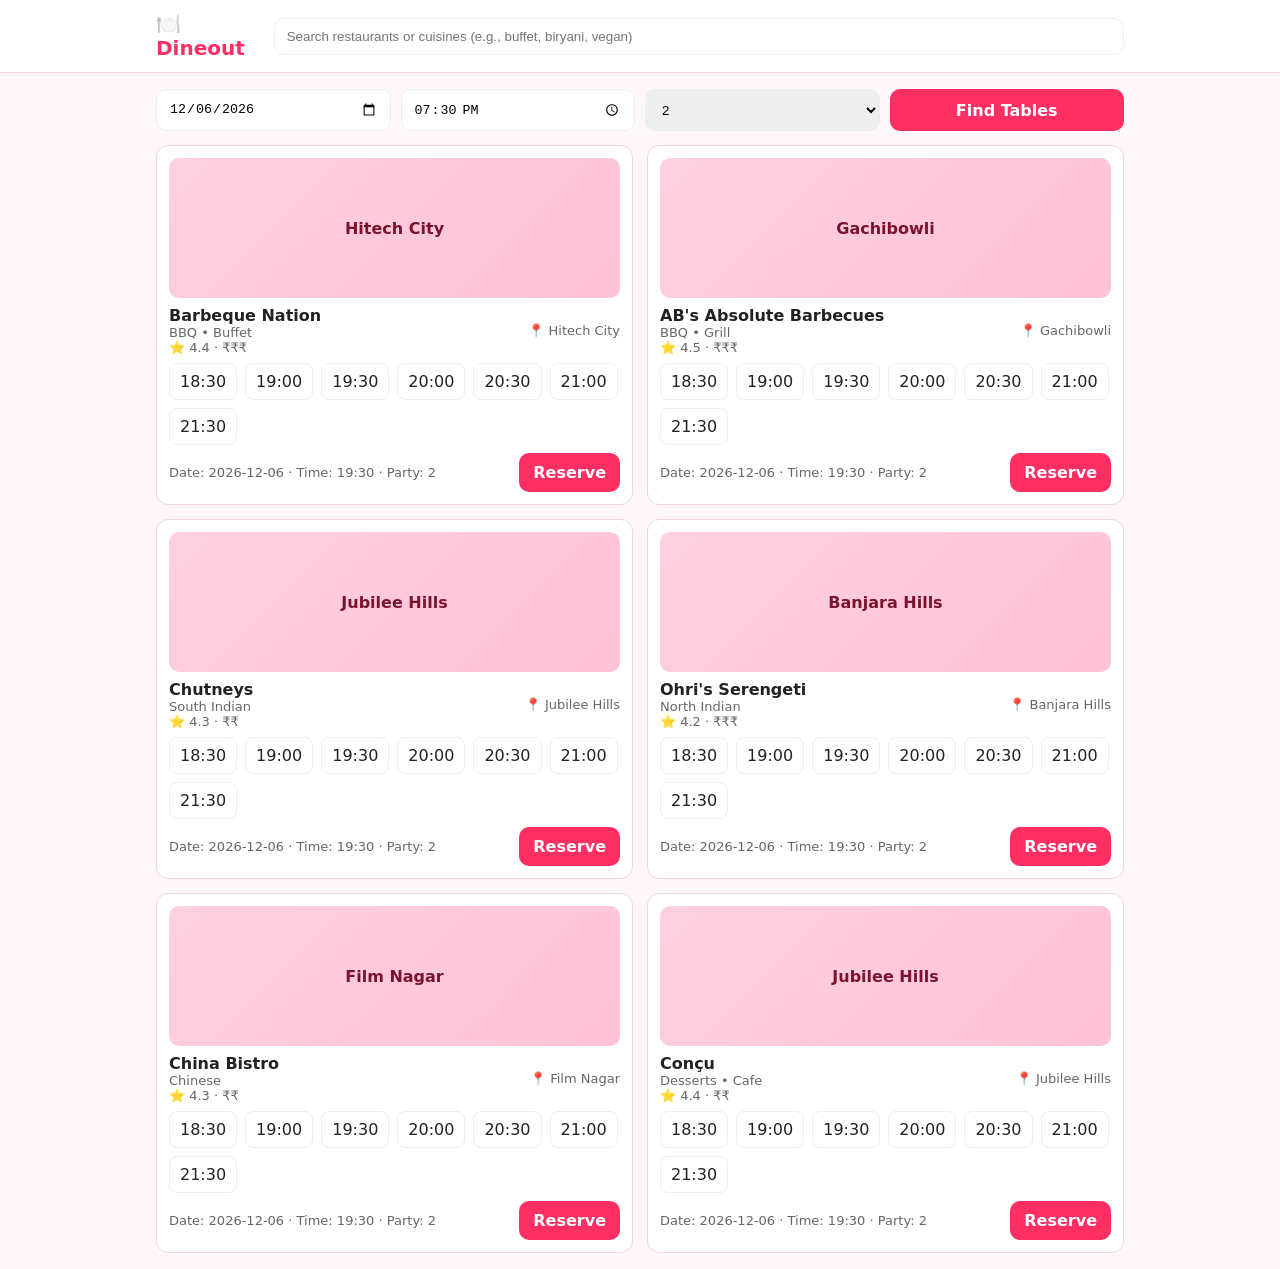
==== dineout/index.html @ ef24e790 "are you ready?" ====
<!doctype html>
<html lang="en">
<head>
<meta charset="utf-8" />
<title>Dineout — Demo</title>
<meta name="viewport" content="width=device-width, initial-scale=1" />
<style>
  :root { --brand:#ff2e63; --bg:#fff7fa; --text:#222; --muted:#666; --border:#f1d6e0; --card:#fff; }
  *{box-sizing:border-box}
  body{margin:0;font-family:system-ui,Segoe UI,Roboto,sans-serif;background:var(--bg);color:var(--text)}
  header{position:sticky;top:0;background:#fff;border-bottom:1px solid var(--border);z-index:10}
  .nav{max-width:1000px;margin:0 auto;padding:12px 16px;display:flex;gap:12px;align-items:center}
  .logo{font-weight:900;color:var(--brand);font-size:20px}
  .container{max-width:1000px;margin:0 auto;padding:16px;display:grid;gap:14px}
  .bar{display:grid;grid-template-columns:1fr 1fr 1fr 1fr;gap:10px}
  @media (max-width:820px){.bar{grid-template-columns:1fr 1fr}}
  input,select{width:100%;padding:10px 12px;border:1px solid #eee;border-radius:10px}
  .grid{display:grid;grid-template-columns:1fr 1fr;gap:14px}
  @media (max-width:820px){.grid{grid-template-columns:1fr}}
  .card{background:var(--card);border:1px solid var(--border);border-radius:12px;padding:12px;display:grid;gap:8px}
  .thumb{height:140px;border-radius:10px;background:linear-gradient(135deg,#ffd0df,#ffc2d7);display:grid;place-items:center;color:#7a1330;font-weight:800}
  .row{display:flex;justify-content:space-between;align-items:center;gap:8px}
  .meta{font-size:13px;color:var(--muted)}
  .slot{all:unset;border:1px solid #eee;padding:8px 10px;border-radius:8px;background:#fff;cursor:pointer}
  .slot.sel{background:#111;color:#fff}
  .slots{display:flex;gap:8px;flex-wrap:wrap}
  button.cta{all:unset;background:var(--brand);color:#fff;padding:10px 14px;border-radius:10px;cursor:pointer;font-weight:800;text-align:center}
  .toast{position:fixed;bottom:16px;left:50%;transform:translateX(-50%);background:#111;color:#fff;padding:10px 14px;border-radius:999px;display:none}
</style>
</head>
<body>
  <header>
    <div class="nav">
      <div class="logo">🍽️ Dineout</div>
      <input id="q" placeholder="Search restaurants or cuisines (e.g., buffet, biryani, vegan)" />
    </div>
  </header>

  <main class="container">
    <div class="bar">
      <input id="date" type="date" />
      <input id="time" type="time" />
      <select id="party">
        <option>2</option><option>3</option><option>4</option><option>5</option><option>6</option><option>8</option>
      </select>
      <button class="cta" id="find">Find Tables</button>
    </div>

    <div class="grid" id="grid"></div>
  </main>

  <div class="toast" id="toast">Reservation confirmed 🎉</div>

<script>
  const data = [
    { name: "Barbeque Nation", cuisines:["BBQ","Buffet"], area:"Hitech City", rating:4.4, price:"₹₹₹" },
    { name: "AB's Absolute Barbecues", cuisines:["BBQ","Grill"], area:"Gachibowli", rating:4.5, price:"₹₹₹" },
    { name: "Chutneys", cuisines:["South Indian"], area:"Jubilee Hills", rating:4.3, price:"₹₹" },
    { name: "Ohri's Serengeti", cuisines:["North Indian"], area:"Banjara Hills", rating:4.2, price:"₹₹₹" },
    { name: "China Bistro", cuisines:["Chinese"], area:"Film Nagar", rating:4.3, price:"₹₹" },
    { name: "Conçu", cuisines:["Desserts","Cafe"], area:"Jubilee Hills", rating:4.4, price:"₹₹" },
  ];

  const state = { q:"", date:"", time:"", party:"2", slotSel:null };

  const qEl = document.getElementById("q");
  const dateEl = document.getElementById("date");
  const timeEl = document.getElementById("time");
  const partyEl = document.getElementById("party");
  const grid = document.getElementById("grid");
  const toast = document.getElementById("toast");

  function todayStr(offsetDays=0){
    const d = new Date();
    d.setDate(d.getDate()+offsetDays);
    return d.toISOString().slice(0,10);
  }
  dateEl.value = todayStr(0);
  timeEl.value = "19:30";

  function genSlots() {
    const base = ["18:30","19:00","19:30","20:00","20:30","21:00","21:30"];
    return base;
  }

  function draw() {
    let list = [...data];
    if (state.q) {
      const q = state.q.toLowerCase();
      list = list.filter(r =>
        r.name.toLowerCase().includes(q) ||
        r.cuisines.join(",").toLowerCase().includes(q) ||
        r.area.toLowerCase().includes(q)
      );
    }
    grid.innerHTML = "";
    list.forEach(r => {
      const card = document.createElement("div");
      card.className = "card";
      const slots = genSlots();
      card.innerHTML = `
        <div class="thumb">${r.area}</div>
        <div class="row">
          <div>
            <div style="font-weight:800">${r.name}</div>
            <div class="meta">${r.cuisines.join(" • ")}</div>
            <div class="meta">⭐ ${r.rating} · ${r.price}</div>
          </div>
          <div class="meta">📍 ${r.area}</div>
        </div>
        <div class="slots">
          ${slots.map(s=>`<button class="slot" data-s="${s}">${s}</button>`).join("")}
        </div>
        <div class="row">
          <div class="meta">Date: ${dateEl.value} · Time: ${timeEl.value} · Party: ${partyEl.value}</div>
          <button class="cta">Reserve</button>
        </div>
      `;
      const slotBtns = card.querySelectorAll(".slot");
      let selected = null;
      slotBtns.forEach(b=>{
        b.onclick = () => {
          slotBtns.forEach(x=>x.classList.remove("sel"));
          b.classList.add("sel");
          selected = b.dataset.s;
        };
      });
      card.querySelector(".cta").onclick = () => {
        if (!selected) { alert("Please select a time slot"); return; }
        showToast(`Reserved at ${r.name} • ${dateEl.value} ${selected} • ${partyEl.value} people`);
      };
      grid.appendChild(card);
    });
  }

  function showToast(msg) {
    toast.textContent = msg;
    toast.style.display = "block";
    setTimeout(()=> toast.style.display="none", 2500);
  }

  document.getElementById("find").onclick = draw;
  qEl.addEventListener("input", e=> { state.q = e.target.value.trim(); draw(); });
  partyEl.onchange = () => draw();
  timeEl.onchange = () => draw();
  dateEl.onchange = () => draw();

  draw();
</script>
</body>
</html>
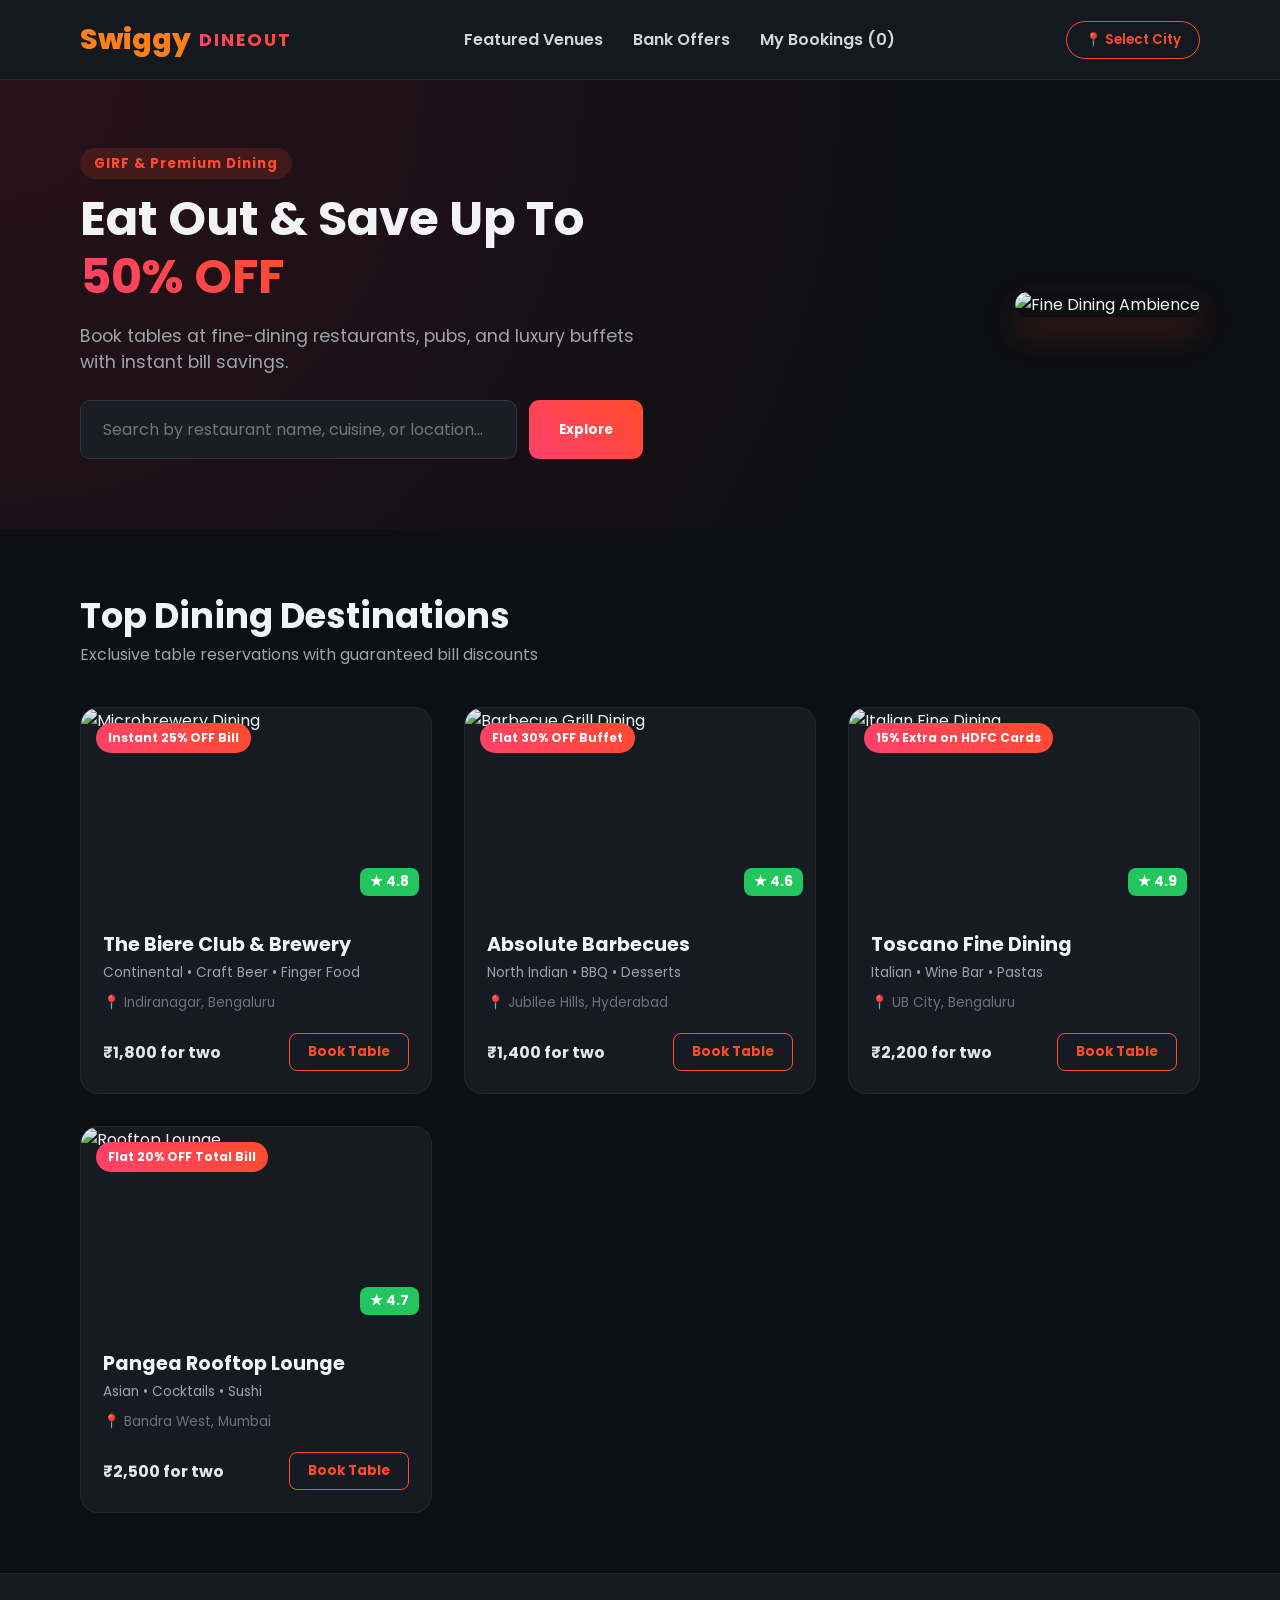
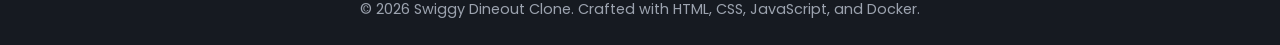
==== commit 7457cd47: "updated" ====
--- a/dineout/index.html
+++ b/dineout/index.html
@@ -1,151 +1,166 @@
-<!doctype html>
+<!DOCTYPE html>
 <html lang="en">
 <head>
-<meta charset="utf-8" />
-<title>Dineout — Demo</title>
-<meta name="viewport" content="width=device-width, initial-scale=1" />
-<style>
-  :root { --brand:#ff2e63; --bg:#fff7fa; --text:#222; --muted:#666; --border:#f1d6e0; --card:#fff; }
-  *{box-sizing:border-box}
-  body{margin:0;font-family:system-ui,Segoe UI,Roboto,sans-serif;background:var(--bg);color:var(--text)}
-  header{position:sticky;top:0;background:#fff;border-bottom:1px solid var(--border);z-index:10}
-  .nav{max-width:1000px;margin:0 auto;padding:12px 16px;display:flex;gap:12px;align-items:center}
-  .logo{font-weight:900;color:var(--brand);font-size:20px}
-  .container{max-width:1000px;margin:0 auto;padding:16px;display:grid;gap:14px}
-  .bar{display:grid;grid-template-columns:1fr 1fr 1fr 1fr;gap:10px}
-  @media (max-width:820px){.bar{grid-template-columns:1fr 1fr}}
-  input,select{width:100%;padding:10px 12px;border:1px solid #eee;border-radius:10px}
-  .grid{display:grid;grid-template-columns:1fr 1fr;gap:14px}
-  @media (max-width:820px){.grid{grid-template-columns:1fr}}
-  .card{background:var(--card);border:1px solid var(--border);border-radius:12px;padding:12px;display:grid;gap:8px}
-  .thumb{height:140px;border-radius:10px;background:linear-gradient(135deg,#ffd0df,#ffc2d7);display:grid;place-items:center;color:#7a1330;font-weight:800}
-  .row{display:flex;justify-content:space-between;align-items:center;gap:8px}
-  .meta{font-size:13px;color:var(--muted)}
-  .slot{all:unset;border:1px solid #eee;padding:8px 10px;border-radius:8px;background:#fff;cursor:pointer}
-  .slot.sel{background:#111;color:#fff}
-  .slots{display:flex;gap:8px;flex-wrap:wrap}
-  button.cta{all:unset;background:var(--brand);color:#fff;padding:10px 14px;border-radius:10px;cursor:pointer;font-weight:800;text-align:center}
-  .toast{position:fixed;bottom:16px;left:50%;transform:translateX(-50%);background:#111;color:#fff;padding:10px 14px;border-radius:999px;display:none}
-</style>
+  <meta charset="UTF-8">
+  <meta name="viewport" content="width=device-width, initial-scale=1.0">
+  <title>Swiggy Dineout - Reserve Tables & Flat Discounts</title>
+  <link rel="stylesheet" href="style.css">
+  <link href="https://fonts.googleapis.com/css2?family=Poppins:wght@300;400;600;700;800&display=swap" rel="stylesheet">
 </head>
 <body>
-  <header>
-    <div class="nav">
-      <div class="logo">🍽️ Dineout</div>
-      <input id="q" placeholder="Search restaurants or cuisines (e.g., buffet, biryani, vegan)" />
+
+  <!-- Navigation -->
+  <header class="navbar">
+    <div class="brand">
+      <span class="logo-swiggy">Swiggy</span>
+      <span class="logo-dineout">DINEOUT</span>
     </div>
+    <nav>
+      <ul class="nav-links">
+        <li><a href="#featured">Featured Venues</a></li>
+        <li><a href="#offers">Bank Offers</a></li>
+        <li><a href="#bookings">My Bookings (<span id="booking-count">0</span>)</a></li>
+      </ul>
+    </nav>
+    <button class="btn-location">📍 Select City</button>
   </header>
 
-  <main class="container">
-    <div class="bar">
-      <input id="date" type="date" />
-      <input id="time" type="time" />
-      <select id="party">
-        <option>2</option><option>3</option><option>4</option><option>5</option><option>6</option><option>8</option>
-      </select>
-      <button class="cta" id="find">Find Tables</button>
+  <!-- Hero Banner -->
+  <section class="hero">
+    <div class="hero-text">
+      <span class="tagline">GIRF & Premium Dining</span>
+      <h1>Eat Out & Save Up To <span>50% OFF</span></h1>
+      <p>Book tables at fine-dining restaurants, pubs, and luxury buffets with instant bill savings.</p>
+      
+      <div class="search-bar">
+        <input type="text" id="restaurant-search" placeholder="Search by restaurant name, cuisine, or location..." onkeyup="filterRestaurants()">
+        <button class="btn-search">Explore</button>
+      </div>
+    </div>
+    <div class="hero-visual">
+      <img src="https://encrypted-tbn2.gstatic.com/licensed-image?q=tbn:ANd9GcTd7-BA668lhmxCiVQnOZDWNodR4Cf04sUbDSWqeuemfk-19hE_Kiz0MLpXRZxVu1GSRR9Z52YkVHPwN70" alt="Fine Dining Ambience">
+    </div>
+  </section>
+
+  <!-- Restaurant Grid Section -->
+  <section id="featured" class="dining-section">
+    <div class="section-header">
+      <h2>Top Dining Destinations</h2>
+      <p>Exclusive table reservations with guaranteed bill discounts</p>
     </div>
 
-    <div class="grid" id="grid"></div>
-  </main>
+    <div class="card-grid" id="restaurant-grid">
 
-  <div class="toast" id="toast">Reservation confirmed 🎉</div>
+      <!-- Card 1 -->
+      <div class="dine-card" data-name="the biere club brewery pub craft beer">
+        <div class="card-badge">Instant 25% OFF Bill</div>
+        <div class="card-img">
+          <img src="https://encrypted-tbn1.gstatic.com/licensed-image?q=tbn:ANd9GcQIHBocPZLCSRFxIEmBuJy1bxQKunRotDjyV9UXh5xb-D_ilptDk1oUZKm7pzCriTISS_IzLqsUZImh_IQ" alt="Microbrewery Dining">
+          <span class="rating">★ 4.8</span>
+        </div>
+        <div class="card-body">
+          <h3>The Biere Club & Brewery</h3>
+          <p class="cuisine">Continental • Craft Beer • Finger Food</p>
+          <p class="location">📍 Indiranagar, Bengaluru</p>
+          <div class="card-footer">
+            <span class="cost">₹1,800 for two</span>
+            <button class="btn-reserve" onclick="openBookingModal('The Biere Club')">Book Table</button>
+          </div>
+        </div>
+      </div>
 
-<script>
-  const data = [
-    { name: "Barbeque Nation", cuisines:["BBQ","Buffet"], area:"Hitech City", rating:4.4, price:"₹₹₹" },
-    { name: "AB's Absolute Barbecues", cuisines:["BBQ","Grill"], area:"Gachibowli", rating:4.5, price:"₹₹₹" },
-    { name: "Chutneys", cuisines:["South Indian"], area:"Jubilee Hills", rating:4.3, price:"₹₹" },
-    { name: "Ohri's Serengeti", cuisines:["North Indian"], area:"Banjara Hills", rating:4.2, price:"₹₹₹" },
-    { name: "China Bistro", cuisines:["Chinese"], area:"Film Nagar", rating:4.3, price:"₹₹" },
-    { name: "Conçu", cuisines:["Desserts","Cafe"], area:"Jubilee Hills", rating:4.4, price:"₹₹" },
-  ];
+      <!-- Card 2 -->
+      <div class="dine-card" data-name="absolute barbecues grill buffet live counter">
+        <div class="card-badge">Flat 30% OFF Buffet</div>
+        <div class="card-img">
+          <img src="https://encrypted-tbn1.gstatic.com/licensed-image?q=tbn:ANd9GcSYSn4aDI-zWiIXo5RfxdY_R7KCfMIeLHMt3RNKYcDKyhvJ9jLLO8Sz_aRNHZG69eOEzaPTVMk4VeMIbfQ" alt="Barbecue Grill Dining">
+          <span class="rating">★ 4.6</span>
+        </div>
+        <div class="card-body">
+          <h3>Absolute Barbecues</h3>
+          <p class="cuisine">North Indian • BBQ • Desserts</p>
+          <p class="location">📍 Jubilee Hills, Hyderabad</p>
+          <div class="card-footer">
+            <span class="cost">₹1,400 for two</span>
+            <button class="btn-reserve" onclick="openBookingModal('Absolute Barbecues')">Book Table</button>
+          </div>
+        </div>
+      </div>
 
-  const state = { q:"", date:"", time:"", party:"2", slotSel:null };
+      <!-- Card 3 -->
+      <div class="dine-card" data-name="toscano italian pizza pasta wine">
+        <div class="card-badge">15% Extra on HDFC Cards</div>
+        <div class="card-img">
+          <img src="https://encrypted-tbn3.gstatic.com/licensed-image?q=tbn:ANd9GcQwwZkrUTSz5NfjJPE9dTHuzEXXThzyxBS_LTbFDuc1q67gWTW7eQgb7qmKNyR_Qx58KlBgbPjD8L0WclI" alt="Italian Fine Dining">
+          <span class="rating">★ 4.9</span>
+        </div>
+        <div class="card-body">
+          <h3>Toscano Fine Dining</h3>
+          <p class="cuisine">Italian • Wine Bar • Pastas</p>
+          <p class="location">📍 UB City, Bengaluru</p>
+          <div class="card-footer">
+            <span class="cost">₹2,200 for two</span>
+            <button class="btn-reserve" onclick="openBookingModal('Toscano Fine Dining')">Book Table</button>
+          </div>
+        </div>
+      </div>
 
-  const qEl = document.getElementById("q");
-  const dateEl = document.getElementById("date");
-  const timeEl = document.getElementById("time");
-  const partyEl = document.getElementById("party");
-  const grid = document.getElementById("grid");
-  const toast = document.getElementById("toast");
+      <!-- Card 4 -->
+      <div class="dine-card" data-name="pangea rooftop lounge cocktails sushi">
+        <div class="card-badge">Flat 20% OFF Total Bill</div>
+        <div class="card-img">
+          <img src="https://encrypted-tbn2.gstatic.com/licensed-image?q=tbn:ANd9GcTVdCAgiIGj8P4YrpGwdQHrstFXiZugtHNxyHYsjCgSudy1NLF303wvvryNpNup1L4gNyVr5MtSzmBmT6g" alt="Rooftop Lounge">
+          <span class="rating">★ 4.7</span>
+        </div>
+        <div class="card-body">
+          <h3>Pangea Rooftop Lounge</h3>
+          <p class="cuisine">Asian • Cocktails • Sushi</p>
+          <p class="location">📍 Bandra West, Mumbai</p>
+          <div class="card-footer">
+            <span class="cost">₹2,500 for two</span>
+            <button class="btn-reserve" onclick="openBookingModal('Pangea Rooftop Lounge')">Book Table</button>
+          </div>
+        </div>
+      </div>
 
-  function todayStr(offsetDays=0){
-    const d = new Date();
-    d.setDate(d.getDate()+offsetDays);
-    return d.toISOString().slice(0,10);
-  }
-  dateEl.value = todayStr(0);
-  timeEl.value = "19:30";
+    </div>
+  </section>
 
-  function genSlots() {
-    const base = ["18:30","19:00","19:30","20:00","20:30","21:00","21:30"];
-    return base;
-  }
+  <!-- Reservation Modal -->
+  <div id="booking-modal" class="modal">
+    <div class="modal-content">
+      <span class="close-btn" onclick="closeBookingModal()">&times;</span>
+      <h2 id="modal-title">Reserve Table</h2>
+      <p id="modal-subtitle">Confirm your slot for instant dine-in discounts.</p>
+      
+      <form id="reservation-form" onsubmit="confirmReservation(event)">
+        <label for="guest-count">Number of Guests</label>
+        <select id="guest-count" required>
+          <option value="2">2 People</option>
+          <option value="4">4 People</option>
+          <option value="6">6 People</option>
+          <option value="8">8+ People (Party)</option>
+        </select>
 
-  function draw() {
-    let list = [...data];
-    if (state.q) {
-      const q = state.q.toLowerCase();
-      list = list.filter(r =>
-        r.name.toLowerCase().includes(q) ||
-        r.cuisines.join(",").toLowerCase().includes(q) ||
-        r.area.toLowerCase().includes(q)
-      );
-    }
-    grid.innerHTML = "";
-    list.forEach(r => {
-      const card = document.createElement("div");
-      card.className = "card";
-      const slots = genSlots();
-      card.innerHTML = `
-        <div class="thumb">${r.area}</div>
-        <div class="row">
-          <div>
-            <div style="font-weight:800">${r.name}</div>
-            <div class="meta">${r.cuisines.join(" • ")}</div>
-            <div class="meta">⭐ ${r.rating} · ${r.price}</div>
-          </div>
-          <div class="meta">📍 ${r.area}</div>
-        </div>
-        <div class="slots">
-          ${slots.map(s=>`<button class="slot" data-s="${s}">${s}</button>`).join("")}
-        </div>
-        <div class="row">
-          <div class="meta">Date: ${dateEl.value} · Time: ${timeEl.value} · Party: ${partyEl.value}</div>
-          <button class="cta">Reserve</button>
-        </div>
-      `;
-      const slotBtns = card.querySelectorAll(".slot");
-      let selected = null;
-      slotBtns.forEach(b=>{
-        b.onclick = () => {
-          slotBtns.forEach(x=>x.classList.remove("sel"));
-          b.classList.add("sel");
-          selected = b.dataset.s;
-        };
-      });
-      card.querySelector(".cta").onclick = () => {
-        if (!selected) { alert("Please select a time slot"); return; }
-        showToast(`Reserved at ${r.name} • ${dateEl.value} ${selected} • ${partyEl.value} people`);
-      };
-      grid.appendChild(card);
-    });
-  }
+        <label for="booking-date">Date</label>
+        <input type="date" id="booking-date" required>
 
-  function showToast(msg) {
-    toast.textContent = msg;
-    toast.style.display = "block";
-    setTimeout(()=> toast.style.display="none", 2500);
-  }
+        <label for="booking-time">Time Slot</label>
+        <select id="booking-time" required>
+          <option value="07:00 PM">07:00 PM</option>
+          <option value="08:00 PM">08:00 PM</option>
+          <option value="09:00 PM">09:00 PM</option>
+        </select>
 
-  document.getElementById("find").onclick = draw;
-  qEl.addEventListener("input", e=> { state.q = e.target.value.trim(); draw(); });
-  partyEl.onchange = () => draw();
-  timeEl.onchange = () => draw();
-  dateEl.onchange = () => draw();
+        <button type="submit" class="btn-confirm">Confirm Reservation</button>
+      </form>
+    </div>
+  </div>
 
-  draw();
-</script>
+  <footer>
+    <p>© 2026 Swiggy Dineout Clone. Crafted with HTML, CSS, JavaScript, and Docker.</p>
+  </footer>
+
+  <script src="script.js"></script>
 </body>
 </html>
--- a/dineout/style.css
+++ b/dineout/style.css
@@ -0,0 +1,389 @@
+* {
+  margin: 0;
+  padding: 0;
+  box-sizing: border-box;
+  font-family: 'Poppins', sans-serif;
+}
+
+body {
+  background-color: #0d0f12; /* Dark luxury theme for Dineout */
+  color: #f1f3f5;
+  overflow-x: hidden;
+}
+
+/* Header Navbar */
+.navbar {
+  display: flex;
+  justify-content: space-between;
+  align-items: center;
+  padding: 18px 80px;
+  background: rgba(22, 26, 33, 0.95);
+  backdrop-filter: blur(10px);
+  position: sticky;
+  top: 0;
+  z-index: 1000;
+  border-bottom: 1px solid rgba(255, 255, 255, 0.08);
+}
+
+.brand {
+  display: flex;
+  align-items: center;
+  gap: 8px;
+}
+
+.logo-swiggy {
+  font-size: 1.8rem;
+  font-weight: 800;
+  color: #fc8019;
+}
+
+.logo-dineout {
+  font-size: 1.1rem;
+  font-weight: 700;
+  background: linear-gradient(45deg, #ff416c, #ff4b2b);
+  -webkit-background-clip: text;
+  -webkit-text-fill-color: transparent;
+  letter-spacing: 2px;
+}
+
+.nav-links {
+  display: flex;
+  list-style: none;
+  gap: 30px;
+}
+
+.nav-links a {
+  text-decoration: none;
+  color: #d1d5db;
+  font-weight: 600;
+  transition: color 0.3s ease;
+}
+
+.nav-links a:hover {
+  color: #ff4b2b;
+}
+
+.btn-location {
+  background: transparent;
+  border: 1px solid #ff4b2b;
+  color: #ff4b2b;
+  padding: 8px 18px;
+  border-radius: 20px;
+  font-weight: 600;
+  cursor: pointer;
+  transition: all 0.3s ease;
+}
+
+.btn-location:hover {
+  background: #ff4b2b;
+  color: #ffffff;
+}
+
+/* Hero Banner */
+.hero {
+  display: flex;
+  align-items: center;
+  justify-content: space-between;
+  padding: 70px 80px;
+  background: radial-gradient(circle at top left, #281219 0%, #0d0f12 70%);
+}
+
+.hero-text {
+  max-width: 52%;
+  animation: slideInLeft 0.8s ease-out;
+}
+
+.tagline {
+  background: rgba(255, 75, 43, 0.15);
+  color: #ff4b2b;
+  padding: 6px 14px;
+  border-radius: 20px;
+  font-size: 0.85rem;
+  font-weight: 700;
+  letter-spacing: 1px;
+}
+
+.hero-text h1 {
+  font-size: 3rem;
+  margin-top: 15px;
+  line-height: 1.2;
+}
+
+.hero-text h1 span {
+  background: linear-gradient(45deg, #ff416c, #ff4b2b);
+  -webkit-background-clip: text;
+  -webkit-text-fill-color: transparent;
+}
+
+.hero-text p {
+  color: #9ca3af;
+  margin: 18px 0;
+  font-size: 1.1rem;
+}
+
+.search-bar {
+  display: flex;
+  gap: 12px;
+  margin-top: 25px;
+}
+
+.search-bar input {
+  width: 75%;
+  padding: 16px 22px;
+  background: #1a1e24;
+  border: 1px solid #2e3540;
+  border-radius: 10px;
+  color: #fff;
+  font-size: 1rem;
+  outline: none;
+  transition: border-color 0.3s ease;
+}
+
+.search-bar input:focus {
+  border-color: #ff4b2b;
+}
+
+.btn-search {
+  background: linear-gradient(45deg, #ff416c, #ff4b2b);
+  color: #fff;
+  border: none;
+  padding: 16px 30px;
+  border-radius: 10px;
+  font-weight: 700;
+  cursor: pointer;
+  transition: transform 0.2s ease, box-shadow 0.3s ease;
+}
+
+.btn-search:hover {
+  transform: translateY(-2px);
+  box-shadow: 0 8px 20px rgba(255, 75, 43, 0.4);
+}
+
+.hero-visual img {
+  width: 480px;
+  height: 320px;
+  object-fit: cover;
+  border-radius: 20px;
+  box-shadow: 0 15px 35px rgba(255, 75, 43, 0.2);
+  animation: pulse 4s infinite ease-in-out;
+}
+
+/* Dining Grid Section */
+.dining-section {
+  padding: 60px 80px;
+}
+
+.section-header h2 {
+  font-size: 2.2rem;
+}
+
+.section-header p {
+  color: #9ca3af;
+  margin-bottom: 40px;
+}
+
+.card-grid {
+  display: grid;
+  grid-template-columns: repeat(auto-fit, minmax(280px, 1fr));
+  gap: 32px;
+}
+
+/* Dineout Card */
+.dine-card {
+  background: #161a21;
+  border-radius: 18px;
+  overflow: hidden;
+  position: relative;
+  border: 1px solid rgba(255, 255, 255, 0.05);
+  transition: transform 0.3s ease, border-color 0.3s ease, box-shadow 0.3s ease;
+}
+
+.dine-card:hover {
+  transform: translateY(-8px);
+  border-color: rgba(255, 75, 43, 0.4);
+  box-shadow: 0 12px 30px rgba(0, 0, 0, 0.5);
+}
+
+.card-badge {
+  position: absolute;
+  top: 15px;
+  left: 15px;
+  background: linear-gradient(45deg, #ff416c, #ff4b2b);
+  color: #ffffff;
+  font-size: 0.75rem;
+  font-weight: 700;
+  padding: 6px 12px;
+  border-radius: 20px;
+  z-index: 10;
+}
+
+.card-img {
+  position: relative;
+  height: 200px;
+}
+
+.card-img img {
+  width: 100%;
+  height: 100%;
+  object-fit: cover;
+  transition: transform 0.5s ease;
+}
+
+.dine-card:hover .card-img img {
+  transform: scale(1.08);
+}
+
+.rating {
+  position: absolute;
+  bottom: 12px;
+  right: 12px;
+  background: #22c55e;
+  color: #ffffff;
+  padding: 4px 10px;
+  border-radius: 8px;
+  font-weight: 700;
+  font-size: 0.85rem;
+}
+
+.card-body {
+  padding: 22px;
+}
+
+.card-body h3 {
+  font-size: 1.2rem;
+}
+
+.cuisine {
+  color: #9ca3af;
+  font-size: 0.85rem;
+  margin-top: 4px;
+}
+
+.location {
+  color: #6b7280;
+  font-size: 0.85rem;
+  margin: 10px 0 20px 0;
+}
+
+.card-footer {
+  display: flex;
+  justify-content: space-between;
+  align-items: center;
+}
+
+.cost {
+  font-weight: 700;
+  color: #e5e7eb;
+}
+
+.btn-reserve {
+  background: transparent;
+  border: 1.5px solid #ff4b2b;
+  color: #ff4b2b;
+  padding: 8px 18px;
+  border-radius: 8px;
+  font-weight: 700;
+  cursor: pointer;
+  transition: all 0.2s ease;
+}
+
+.btn-reserve:hover {
+  background: #ff4b2b;
+  color: #ffffff;
+}
+
+/* Modal Window */
+.modal {
+  display: none;
+  position: fixed;
+  top: 0;
+  left: 0;
+  width: 100%;
+  height: 100%;
+  background: rgba(0, 0, 0, 0.8);
+  backdrop-filter: blur(5px);
+  z-index: 2000;
+  justify-content: center;
+  align-items: center;
+}
+
+.modal-content {
+  background: #161a21;
+  padding: 35px;
+  border-radius: 16px;
+  width: 420px;
+  position: relative;
+  border: 1px solid rgba(255, 75, 43, 0.3);
+  animation: popIn 0.3s ease-out;
+}
+
+.close-btn {
+  position: absolute;
+  top: 15px;
+  right: 20px;
+  font-size: 1.8rem;
+  color: #9ca3af;
+  cursor: pointer;
+}
+
+.close-btn:hover {
+  color: #ffffff;
+}
+
+#reservation-form {
+  display: flex;
+  flex-direction: column;
+  gap: 12px;
+  margin-top: 20px;
+}
+
+#reservation-form label {
+  font-size: 0.85rem;
+  color: #9ca3af;
+}
+
+#reservation-form select, 
+#reservation-form input {
+  padding: 12px;
+  background: #222730;
+  border: 1px solid #374151;
+  border-radius: 8px;
+  color: #ffffff;
+  outline: none;
+}
+
+.btn-confirm {
+  margin-top: 15px;
+  background: linear-gradient(45deg, #ff416c, #ff4b2b);
+  color: white;
+  padding: 14px;
+  border: none;
+  border-radius: 8px;
+  font-weight: 700;
+  cursor: pointer;
+}
+
+/* Animations */
+@keyframes slideInLeft {
+  from { opacity: 0; transform: translateX(-50px); }
+  to { opacity: 1; transform: translateX(0); }
+}
+
+@keyframes pulse {
+  0%, 100% { transform: scale(1); }
+  50% { transform: scale(1.02); }
+}
+
+@keyframes popIn {
+  from { opacity: 0; transform: scale(0.8); }
+  to { opacity: 1; transform: scale(1); }
+}
+
+footer {
+  text-align: center;
+  padding: 25px;
+  background: #161a21;
+  border-top: 1px solid rgba(255, 255, 255, 0.05);
+  color: #9ca3af;
+  font-size: 0.9rem;
+}
